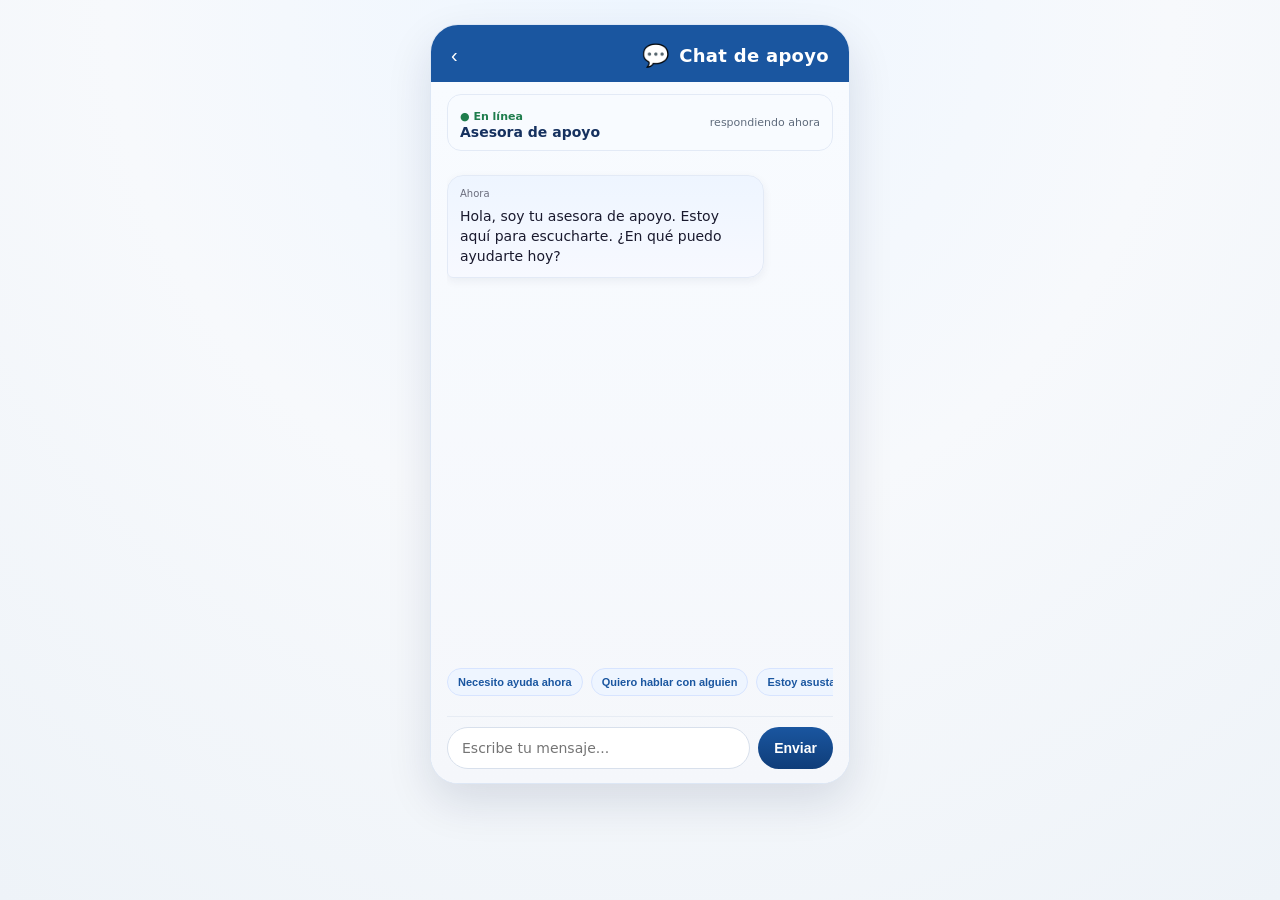
==== chat.html @ d8656c32 "Add files via upload" ====
<!DOCTYPE html>
<html lang="es">
<head>
  <meta charset="UTF-8">
  <meta name="viewport" content="width=device-width, initial-scale=1.0">
  <title>Chat de apoyo — Red Segura</title>
  <link rel="stylesheet" href="styles.css">
</head>
<body>

<div class="telefono">

  <header>
    <button class="back-btn" onclick="history.back()">‹</button>
    <span class="icono-header">💬</span>
    <h2>Chat de apoyo</h2>
  </header>

  <div class="contenido chat-shell">

    <div class="chat-header-panel">
      <div>
        <span class="chat-online">● En línea</span>
        <h3>Asesora de apoyo</h3>
      </div>
      <span class="chat-status">respondiendo ahora</span>
    </div>

    <div class="chat-area" id="chat-area">
      <div class="burbuja asesor">
        <span class="bubble-time">Ahora</span>
        Hola, soy tu asesora de apoyo. Estoy aquí para escucharte. ¿En qué puedo ayudarte hoy?
      </div>
    </div>

    <div class="typing-indicator" id="typing-indicator">
      <span></span><span></span><span></span>
    </div>

    <div class="quick-options">
      <button class="quick-chip" onclick="responderRapido('Necesito ayuda ahora')">Necesito ayuda ahora</button>
      <button class="quick-chip" onclick="responderRapido('Quiero hablar con alguien')">Quiero hablar con alguien</button>
      <button class="quick-chip" onclick="responderRapido('Estoy asustada')">Estoy asustada</button>
    </div>

    <div class="chat-input">
      <input type="text" id="input-msg" placeholder="Escribe tu mensaje..." onkeydown="if(event.key==='Enter') enviarMensaje()">
      <button onclick="enviarMensaje()">Enviar</button>
    </div>

  </div>
</div>

<script>
  // Si quieres conectar una IA real, define esta URL con tu backend o servicio compatible.
  // Ejemplo: https://tu-backend.com/api/chat
  const AI_ENDPOINT = "";
  const AI_SYSTEM_PROMPT = "Eres una asesora de apoyo empática y segura. Responde con tacto, claridad y sin juzgar. Si el usuario menciona una emergencia, recomienda buscar ayuda inmediata y llamar a servicios de emergencia o a una persona de confianza.";

  const respuestas = [
    "Entiendo cómo te sientes. Estás en un lugar seguro.",
    "Gracias por contarme. ¿Hay algo específico que necesitas ahora mismo?",
    "Tu seguridad es lo más importante. ¿Estás en un lugar seguro en este momento?",
    "Recuerda que puedes llamar a la Línea 100 en cualquier momento.",
    "No estás sola/o. Tenemos recursos disponibles para ayudarte."
  ];

  const respuestasPorTema = {
    miedo: [
      "Respira lentamente conmigo: inhala por 4, exhala por 6. Estoy aquí contigo.",
      "Si te sientes insegura/o, puedes buscar ayuda inmediata y decirle a alguien cercano."
    ],
    ayuda: [
      "Estoy contigo. ¿Quieres que te ayude a encontrar un recurso o alguien de confianza?",
      "Puedo ayudarte a organizar tus próximos pasos, paso a paso."
    ],
    hablar: [
      "Gracias por compartirlo. Hablar contigo ya es un paso importante.",
      "Estoy escuchando con atención y sin juicio."
    ]
  };

  let rIdx = 0;

  function formatearHora() {
    return new Date().toLocaleTimeString("es-PE", {
      hour: "2-digit",
      minute: "2-digit"
    });
  }

  function mostrarIndicadorEscribiendo(mostrar) {
    const indicador = document.getElementById("typing-indicator");
    if (!indicador) return;
    indicador.style.display = mostrar ? "flex" : "none";
  }

  function agregarMensaje(texto, tipo) {
    const area = document.getElementById("chat-area");
    const burbuja = document.createElement("div");
    burbuja.className = `burbuja ${tipo}`;
    burbuja.innerHTML = `<span class="bubble-time">${formatearHora()}</span>${texto}`;
    area.appendChild(burbuja);
    area.scrollTop = area.scrollHeight;
  }

  function responderRapido(texto) {
    document.getElementById("input-msg").value = texto;
    enviarMensaje();
  }

  function obtenerRespuestaLocal(texto) {
    const mensaje = texto.toLowerCase();

    if (mensaje.includes("asust") || mensaje.includes("miedo") || mensaje.includes("temo")) {
      return respuestasPorTema.miedo[Math.floor(Math.random() * respuestasPorTema.miedo.length)];
    }

    if (mensaje.includes("ayuda") || mensaje.includes("urgente") || mensaje.includes("socorro")) {
      return respuestasPorTema.ayuda[Math.floor(Math.random() * respuestasPorTema.ayuda.length)];
    }

    if (mensaje.includes("hablar") || mensaje.includes("escuchar") || mensaje.includes("solo") || mensaje.includes("triste")) {
      return respuestasPorTema.hablar[Math.floor(Math.random() * respuestasPorTema.hablar.length)];
    }

    return respuestas[rIdx % respuestas.length];
  }

  async function obtenerRespuestaIA(texto) {
    if (!AI_ENDPOINT) return null;

    try {
      const respuesta = await fetch(AI_ENDPOINT, {
        method: "POST",
        headers: {
          "Content-Type": "application/json"
        },
        body: JSON.stringify({
          message: texto,
          systemPrompt: AI_SYSTEM_PROMPT
        })
      });

      if (!respuesta.ok) return null;

      const datos = await respuesta.json();

      return (
        datos.reply ||
        datos.response ||
        datos.message?.content ||
        datos.choices?.[0]?.message?.content ||
        null
      );
    } catch (error) {
      console.warn("No se pudo usar la IA:", error);
      return null;
    }
  }

  async function enviarMensaje() {
    const input = document.getElementById("input-msg");
    const texto = input.value.trim();
    if (!texto) return;

    agregarMensaje(texto, "usuario");
    input.value = "";
    mostrarIndicadorEscribiendo(true);

    const respuestaIA = await obtenerRespuestaIA(texto);
    const respuesta = respuestaIA || obtenerRespuestaLocal(texto);

    setTimeout(() => {
      agregarMensaje(respuesta, "asesor");
      rIdx++;
      mostrarIndicadorEscribiendo(false);
    }, respuestaIA ? 600 : 900);
  }
</script>

</body>
</html>
---- styles.css ----
/* Red Segura — Estilos globales */
:root {
  --rojo: #c0392b;
  --rojo-oscuro: #96281b;
  --azul: #1a56a0;
  --azul-claro: #e8f0fb;
  --fondo: #f0f2f5;
  --blanco: #ffffff;
  --texto: #1a1a2e;
  --texto-suave: #5f6b7c;
  --borde: #dde3ec;
  --radio: 14px;
  --radio-sm: 8px;
  --sombra: 0 4px 24px rgba(0,0,0,0.10);
}

* {
  margin: 0;
  padding: 0;
  box-sizing: border-box;
}

body {
  background:
    radial-gradient(circle at top, #eef6ff 0%, #f7f9fc 48%, #eef3f8 100%);
  font-family: 'Segoe UI', system-ui, sans-serif;
  display: flex;
  justify-content: center;
  align-items: flex-start;
  min-height: 100vh;
  padding: 24px 12px;
}

/* ── Contenedor tipo celular ── */
.telefono {
  width: min(420px, 100%);
  min-height: 760px;
  background: var(--blanco);
  border-radius: 28px;
  box-shadow:
    0 18px 45px rgba(10, 28, 62, 0.12),
    inset 0 1px 0 rgba(255, 255, 255, 0.5);
  overflow: hidden;
  display: flex;
  flex-direction: column;
  border: 1px solid #dde7f5;
}

/* ── Header ── */
header {
  background: var(--azul);
  color: var(--blanco);
  padding: 18px 20px 14px;
  display: flex;
  align-items: center;
  gap: 10px;
}

header .icono-header {
  font-size: 22px;
}

header h2 {
  font-size: 18px;
  font-weight: 600;
  letter-spacing: 0.3px;
}

header .back-btn {
  margin-right: auto;
  background: none;
  border: none;
  color: var(--blanco);
  font-size: 20px;
  cursor: pointer;
  padding: 0 8px 0 0;
}

/* ── Contenido interior ── */
.contenido {
  padding: 18px 16px 22px;
  flex: 1;
  display: flex;
  flex-direction: column;
  gap: 16px;
  background: linear-gradient(180deg, #f8fbff 0%, #f5f7fb 100%);
}

/* ── Bienvenida ── */
.bienvenida {
  background: var(--azul-claro);
  border-radius: var(--radio);
  padding: 16px;
  text-align: center;
}

.bienvenida h3 {
  font-size: 16px;
  color: var(--azul);
  font-weight: 600;
}

.bienvenida p {
  font-size: 13px;
  color: var(--texto-suave);
  margin-top: 4px;
}

/* ── Hero / llamada a la acción ── */
.hero {
  background: linear-gradient(135deg, #f7fbff 0%, #eef6ff 100%);
  border-radius: 18px;
  padding: 18px;
  border: 1px solid #dfe8f7;
  box-shadow: inset 0 1px 0 rgba(255, 255, 255, 0.7);
}

.hero-content {
  display: flex;
  flex-direction: column;
  gap: 10px;
}

.eyebrow {
  font-size: 11px;
  font-weight: 700;
  text-transform: uppercase;
  letter-spacing: 1.6px;
  color: var(--azul);
}

.hero-content h1 {
  font-size: 30px;
  color: #0f234c;
  line-height: 1.1;
}

.subtitulo {
  font-size: 14px;
  color: var(--texto-suave);
  line-height: 1.5;
}

.hero-meta {
  display: flex;
  flex-wrap: wrap;
  gap: 8px;
}

.hero-meta span {
  background: #eef5ff;
  color: #2457a5;
  border-radius: 999px;
  padding: 6px 10px;
  font-size: 12px;
  font-weight: 600;
}

/* ── Botón SOS ── */
.sos {
  width: 100%;
  padding: 18px;
  font-size: 18px;
  font-weight: 700;
  letter-spacing: 0.5px;
  background: linear-gradient(180deg, #e83e3e 0%, #c62929 100%);
  color: var(--blanco);
  border: none;
  border-radius: 14px;
  cursor: pointer;
  transition: transform 0.12s ease, box-shadow 0.2s ease;
  box-shadow: 0 10px 18px rgba(198, 41, 41, 0.28);
}

.sos:hover {
  transform: translateY(-1px);
  box-shadow: 0 12px 20px rgba(198, 41, 41, 0.34);
}

.sos:active { transform: scale(0.98); }

/* ── Menú de botones ── */
.menu {
  display: flex;
  flex-direction: column;
  gap: 10px;
}

.menu a { text-decoration: none; }

.menu-btn {
  width: 100%;
  padding: 14px 18px;
  font-size: 15px;
  font-weight: 500;
  border: 1.5px solid var(--borde);
  border-radius: var(--radio);
  background: var(--blanco);
  color: var(--texto);
  cursor: pointer;
  display: flex;
  align-items: center;
  gap: 12px;
  transition: background 0.15s, border-color 0.15s;
}

.menu-btn:hover {
  background: var(--azul-claro);
  border-color: var(--azul);
}

.menu-btn .icono { font-size: 20px; }
.menu-btn .flecha { margin-left: auto; color: var(--texto-suave); }

/* ── Estado / toast ── */
.estado {
  margin-top: auto;
  text-align: center;
  padding: 12px;
  border-radius: var(--radio-sm);
  font-size: 13px;
  font-weight: 500;
  color: var(--texto-suave);
  background: var(--fondo);
}

.estado.alerta {
  background: #fdecea;
  color: var(--rojo);
}

/* ── Páginas secundarias ── */
.resources-header {
  background: linear-gradient(180deg, #f9fbff 0%, #f3f7ff 100%);
  border: 1px solid #e1e9f7;
  border-radius: 16px;
  padding: 14px;
}

.resources-header div {
  display: flex;
  align-items: center;
  gap: 8px;
  margin-bottom: 6px;
}

.resources-header h3 {
  font-size: 15px;
  color: #16315f;
}

.resources-pill {
  display: inline-flex;
  align-items: center;
  justify-content: center;
  background: #e9f7ef;
  color: #1f7d4d;
  font-size: 11px;
  font-weight: 700;
  padding: 4px 8px;
  border-radius: 999px;
}

.resources-header p {
  font-size: 12px;
  line-height: 1.5;
  color: var(--texto-suave);
}

.lista-recursos {
  list-style: none;
  display: flex;
  flex-direction: column;
  gap: 10px;
}

.resource-card {
  background: var(--blanco);
  border: 1px solid #e4eaf5;
  border-radius: 14px;
  padding: 12px;
  display: flex;
  align-items: center;
  gap: 12px;
  cursor: pointer;
  transition: transform 0.12s ease, box-shadow 0.2s ease, border-color 0.2s ease;
  box-shadow: 0 4px 10px rgba(17, 38, 74, 0.04);
}

.resource-card:hover {
  transform: translateY(-1px);
  border-color: #cbdaf5;
  box-shadow: 0 6px 14px rgba(17, 38, 74, 0.08);
}

.resource-icon {
  width: 48px;
  height: 48px;
  flex: 0 0 48px;
  display: flex;
  align-items: center;
  justify-content: center;
  background: linear-gradient(180deg, #eef6ff 0%, #e7efff 100%);
  border-radius: 12px;
  font-size: 22px;
}

.resource-info {
  flex: 1;
  min-width: 0;
}

.resource-info strong {
  display: block;
  font-size: 14px;
  color: #16315f;
  margin-bottom: 3px;
}

.resource-info span {
  display: block;
  font-size: 12px;
  color: var(--texto-suave);
}

.resource-action {
  background: #f3f7ff;
  color: var(--azul);
  font-size: 11px;
  font-weight: 700;
  padding: 6px 9px;
  border-radius: 999px;
  white-space: nowrap;
}

.resources-note {
  display: flex;
  align-items: center;
  justify-content: center;
  gap: 6px;
  background: #f7f9fc;
  color: #4b5d77;
  border: 1px solid #e4eaf5;
}

.resource-detail {
  display: block;
  animation: fadeSlideIn 0.22s ease;
}

.resource-detail.hidden {
  display: none;
}

.resource-back {
  background: none;
  border: none;
  color: var(--azul);
  font-size: 13px;
  font-weight: 700;
  cursor: pointer;
  padding: 0;
  margin-bottom: 8px;
}

.resource-detail-card {
  background: linear-gradient(180deg, #ffffff 0%, #f9fbff 100%);
  border: 1px solid #e4eaf5;
  border-radius: 16px;
  padding: 18px 14px;
  box-shadow: 0 8px 18px rgba(17, 38, 74, 0.06);
}

.resource-detail-icon {
  width: 58px;
  height: 58px;
  display: flex;
  align-items: center;
  justify-content: center;
  background: linear-gradient(180deg, #eef6ff 0%, #e7efff 100%);
  border-radius: 14px;
  font-size: 28px;
  margin-bottom: 10px;
}

.resource-detail-card h3 {
  font-size: 16px;
  color: #16315f;
  margin-bottom: 6px;
}

.resource-detail-card p {
  font-size: 13px;
  line-height: 1.5;
  color: var(--texto-suave);
  margin-bottom: 10px;
}

.resource-detail-meta {
  display: flex;
  flex-wrap: wrap;
  gap: 8px;
  margin-bottom: 14px;
}

.resource-detail-meta span {
  background: #f3f7ff;
  color: var(--azul);
  font-size: 11px;
  font-weight: 700;
  padding: 6px 8px;
  border-radius: 999px;
}

.resource-detail-extra {
  background: #f9fbff;
  border: 1px solid #e4eaf5;
  border-radius: 12px;
  padding: 10px;
  margin-bottom: 10px;
}

.resource-detail-extra h4 {
  font-size: 12px;
  color: #16315f;
  margin-bottom: 4px;
}

.resource-detail-extra p {
  font-size: 12px;
  line-height: 1.45;
  color: var(--texto-suave);
  margin-bottom: 0;
}

.resource-detail-actions {
  display: flex;
  gap: 8px;
}

.detail-action {
  flex: 1;
  border: none;
  border-radius: 12px;
  padding: 11px 10px;
  font-size: 13px;
  font-weight: 700;
  cursor: pointer;
}

.detail-action.primary {
  background: linear-gradient(180deg, #1a56a0 0%, #0f3d79 100%);
  color: #fff;
}

.detail-action.secondary {
  background: #f5f7fb;
  color: var(--texto);
}

.hidden {
  display: none;
}

@keyframes fadeSlideIn {
  from { opacity: 0; transform: translateY(6px); }
  to { opacity: 1; transform: translateY(0); }
}

/* ── Chat ── */
.chat-shell {
  padding-top: 12px;
  padding-bottom: 14px;
}

.chat-header-panel {
  display: flex;
  align-items: center;
  justify-content: space-between;
  gap: 10px;
  padding: 10px 12px;
  background: #f8fbff;
  border: 1px solid #e3eaf6;
  border-radius: 14px;
}

.chat-header-panel h3 {
  font-size: 14px;
  color: #16315f;
}

.chat-online {
  font-size: 11px;
  font-weight: 700;
  color: #1f7d4d;
}

.chat-status {
  font-size: 11px;
  color: var(--texto-suave);
}

.quick-options {
  display: flex;
  gap: 8px;
  overflow-x: auto;
  padding-bottom: 4px;
}

.quick-options::-webkit-scrollbar { height: 0; }

.quick-chip {
  white-space: nowrap;
  background: #eef5ff;
  color: var(--azul);
  border: 1px solid #d7e4ff;
  border-radius: 999px;
  padding: 7px 10px;
  font-size: 11px;
  font-weight: 600;
  cursor: pointer;
}

.chat-area {
  flex: 1;
  overflow-y: auto;
  display: flex;
  flex-direction: column;
  gap: 10px;
  padding: 8px 0;
  scroll-behavior: smooth;
}

.burbuja {
  position: relative;
  max-width: 82%;
  padding: 11px 12px;
  border-radius: 16px;
  font-size: 14px;
  line-height: 1.45;
  box-shadow: 0 3px 10px rgba(17, 38, 74, 0.06);
  animation: fadeInUp 0.25s ease;
}

@keyframes fadeInUp {
  from { opacity: 0; transform: translateY(8px); }
  to { opacity: 1; transform: translateY(0); }
}

.bubble-time {
  display: block;
  font-size: 10px;
  opacity: 0.62;
  margin-bottom: 4px;
}

.burbuja.asesor {
  background: linear-gradient(180deg, #eef5ff 0%, #f7f9ff 100%);
  color: var(--texto);
  align-self: flex-start;
  border-bottom-left-radius: 6px;
  border: 1px solid #e3eaf6;
}

.burbuja.usuario {
  background: linear-gradient(180deg, #1a56a0 0%, #0f3d79 100%);
  color: var(--blanco);
  align-self: flex-end;
  border-bottom-right-radius: 6px;
}

.typing-indicator {
  display: none;
  align-items: center;
  gap: 5px;
  align-self: flex-start;
  background: #eef5ff;
  border: 1px solid #e3eaf6;
  border-radius: 999px;
  padding: 8px 10px;
  margin-top: 2px;
}

.typing-indicator span {
  width: 6px;
  height: 6px;
  background: #6a88bd;
  border-radius: 50%;
  animation: bounce 1.2s infinite ease-in-out;
}

.typing-indicator span:nth-child(2) { animation-delay: 0.15s; }
.typing-indicator span:nth-child(3) { animation-delay: 0.3s; }

@keyframes bounce {
  0%, 80%, 100% { transform: translateY(0); opacity: 0.5; }
  40% { transform: translateY(-4px); opacity: 1; }
}

.chat-input {
  display: flex;
  gap: 8px;
  padding-top: 10px;
  border-top: 1px solid #e7ecf4;
}

.chat-input input {
  flex: 1;
  padding: 12px 14px;
  border: 1px solid #d8e0ec;
  border-radius: 999px;
  font-size: 14px;
  outline: none;
  font-family: inherit;
  background: #fff;
}

.chat-input input:focus {
  border-color: var(--azul);
  box-shadow: 0 0 0 3px rgba(26, 86, 160, 0.08);
}

.chat-input button {
  background: linear-gradient(180deg, #1a56a0 0%, #0f3d79 100%);
  color: var(--blanco);
  border: none;
  border-radius: 999px;
  padding: 10px 16px;
  font-size: 14px;
  cursor: pointer;
  font-weight: 600;
}

/* ── Contactos ── */
.contacts-summary {
  background: linear-gradient(180deg, #f9fbff 0%, #f3f7ff 100%);
  border: 1px solid #e1e9f7;
  border-radius: 16px;
  padding: 14px;
}

.contacts-summary div {
  display: flex;
  align-items: center;
  gap: 8px;
  margin-bottom: 6px;
}

.contacts-summary h3 {
  font-size: 15px;
  color: #16315f;
}

.contacts-badge {
  display: inline-flex;
  align-items: center;
  justify-content: center;
  background: #eef8ff;
  color: var(--azul);
  font-size: 11px;
  font-weight: 700;
  padding: 4px 8px;
  border-radius: 999px;
}

.contacts-summary p {
  font-size: 12px;
  line-height: 1.5;
  color: var(--texto-suave);
}

.lista-contactos {
  display: flex;
  flex-direction: column;
  gap: 10px;
}

.contacto-card {
  background: var(--blanco);
  border: 1px solid #e4eaf5;
  border-radius: 14px;
  padding: 12px;
  display: flex;
  align-items: center;
  gap: 12px;
  transition: transform 0.12s ease, box-shadow 0.2s ease, border-color 0.2s ease;
  box-shadow: 0 4px 10px rgba(17, 38, 74, 0.04);
}

.contacto-card:hover {
  transform: translateY(-1px);
  border-color: #cbdaf5;
  box-shadow: 0 6px 14px rgba(17, 38, 74, 0.08);
}

.avatar {
  width: 48px;
  height: 48px;
  border-radius: 50%;
  background: linear-gradient(180deg, #1a56a0 0%, #0f3d79 100%);
  color: var(--blanco);
  display: flex;
  align-items: center;
  justify-content: center;
  font-weight: 700;
  font-size: 16px;
  flex-shrink: 0;
}

.contacto-info {
  flex: 1;
  min-width: 0;
}

.contacto-info strong {
  font-size: 14px;
  color: #16315f;
  display: block;
  margin-bottom: 3px;
}

.contacto-info span {
  font-size: 12px;
  color: var(--texto-suave);
}

.contacto-actions {
  display: flex;
  align-items: center;
  gap: 8px;
}

.status-dot {
  width: 8px;
  height: 8px;
  background: #24b36b;
  border-radius: 50%;
  box-shadow: 0 0 0 0 rgba(36, 179, 107, 0.35);
  animation: pulse-dot 2s infinite;
}

@keyframes pulse-dot {
  0% { box-shadow: 0 0 0 0 rgba(36, 179, 107, 0.35); }
  70% { box-shadow: 0 0 0 8px rgba(36, 179, 107, 0); }
  100% { box-shadow: 0 0 0 0 rgba(36, 179, 107, 0); }
}

.llamar-btn {
  background: linear-gradient(180deg, #eef5ff 0%, #e2edff 100%);
  border: 1px solid #d4e1ff;
  border-radius: 12px;
  width: 42px;
  height: 42px;
  font-size: 18px;
  cursor: pointer;
  display: flex;
  align-items: center;
  justify-content: center;
  transition: transform 0.12s ease, background 0.15s ease;
}

.llamar-btn:hover {
  background: linear-gradient(180deg, #e2edff 0%, #d5e3ff 100%);
  transform: scale(1.03);
}

.add-contact-btn {
  margin-top: 2px;
  justify-content: center;
}

.panel {
  background: linear-gradient(180deg, #ffffff 0%, #f9fbff 100%);
  padding: 16px;
  border-radius: 16px;
  border: 1px solid #e2eaf7;
  box-shadow: 0 6px 18px rgba(11, 28, 63, 0.06);
}

.panel-header,
.historial-header {
  display: flex;
  align-items: center;
  justify-content: space-between;
  gap: 10px;
}

.panel-header span:first-child,
.historial-header h3 {
  font-size: 13px;
  font-weight: 700;
  color: #1d3052;
}

.panel-pill {
  background: #e9f7ef;
  color: #1f7d4d;
  border-radius: 999px;
  font-size: 11px;
  font-weight: 700;
  padding: 4px 8px;
}

.panel p {
  font-size: 14px;
  color: var(--texto);
  margin-top: 8px;
}

.historial {
  display: flex;
  flex-direction: column;
  gap: 10px;
}

.historial-header span {
  font-size: 12px;
  color: var(--texto-suave);
}

.historial ul {
  list-style: none;
  display: flex;
  flex-direction: column;
  gap: 8px;
}

.historial li {
  background: #f8fafc;
  border: 1px solid #e7ecf4;
  margin: 0;
  padding: 12px 14px;
  border-radius: 12px;
  font-size: 13px;
  color: var(--texto);
}
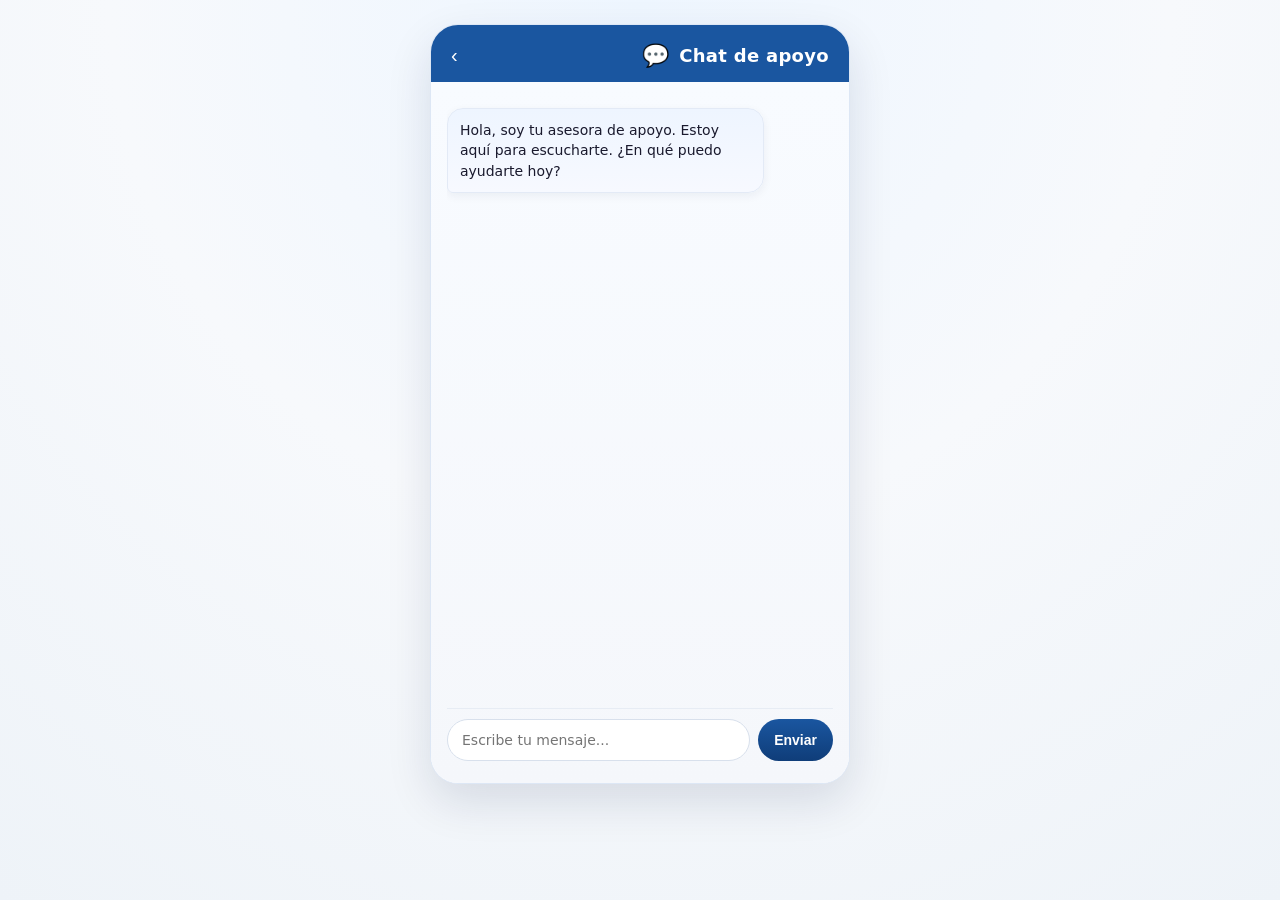
==== commit 486d549a: "Update chat.html" ====
--- a/chat.html
+++ b/chat.html
@@ -16,31 +16,12 @@
     <h2>Chat de apoyo</h2>
   </header>
 
-  <div class="contenido chat-shell">
-
-    <div class="chat-header-panel">
-      <div>
-        <span class="chat-online">● En línea</span>
-        <h3>Asesora de apoyo</h3>
-      </div>
-      <span class="chat-status">respondiendo ahora</span>
-    </div>
+  <div class="contenido" style="height: 680px;">
 
     <div class="chat-area" id="chat-area">
       <div class="burbuja asesor">
-        <span class="bubble-time">Ahora</span>
         Hola, soy tu asesora de apoyo. Estoy aquí para escucharte. ¿En qué puedo ayudarte hoy?
       </div>
-    </div>
-
-    <div class="typing-indicator" id="typing-indicator">
-      <span></span><span></span><span></span>
-    </div>
-
-    <div class="quick-options">
-      <button class="quick-chip" onclick="responderRapido('Necesito ayuda ahora')">Necesito ayuda ahora</button>
-      <button class="quick-chip" onclick="responderRapido('Quiero hablar con alguien')">Quiero hablar con alguien</button>
-      <button class="quick-chip" onclick="responderRapido('Estoy asustada')">Estoy asustada</button>
     </div>
 
     <div class="chat-input">
@@ -52,130 +33,40 @@
 </div>
 
 <script>
-  // Si quieres conectar una IA real, define esta URL con tu backend o servicio compatible.
-  // Ejemplo: https://tu-backend.com/api/chat
-  const AI_ENDPOINT = "";
-  const AI_SYSTEM_PROMPT = "Eres una asesora de apoyo empática y segura. Responde con tacto, claridad y sin juzgar. Si el usuario menciona una emergencia, recomienda buscar ayuda inmediata y llamar a servicios de emergencia o a una persona de confianza.";
-
   const respuestas = [
     "Entiendo cómo te sientes. Estás en un lugar seguro.",
-    "Gracias por contarme. ¿Hay algo específico que necesitas ahora mismo?",
+    "Gracias por contarme. ¿Hay algo específico que necesites ahora mismo?",
     "Tu seguridad es lo más importante. ¿Estás en un lugar seguro en este momento?",
     "Recuerda que puedes llamar a la Línea 100 en cualquier momento.",
     "No estás sola/o. Tenemos recursos disponibles para ayudarte."
   ];
 
-  const respuestasPorTema = {
-    miedo: [
-      "Respira lentamente conmigo: inhala por 4, exhala por 6. Estoy aquí contigo.",
-      "Si te sientes insegura/o, puedes buscar ayuda inmediata y decirle a alguien cercano."
-    ],
-    ayuda: [
-      "Estoy contigo. ¿Quieres que te ayude a encontrar un recurso o alguien de confianza?",
-      "Puedo ayudarte a organizar tus próximos pasos, paso a paso."
-    ],
-    hablar: [
-      "Gracias por compartirlo. Hablar contigo ya es un paso importante.",
-      "Estoy escuchando con atención y sin juicio."
-    ]
-  };
-
   let rIdx = 0;
 
-  function formatearHora() {
-    return new Date().toLocaleTimeString("es-PE", {
-      hour: "2-digit",
-      minute: "2-digit"
-    });
-  }
-
-  function mostrarIndicadorEscribiendo(mostrar) {
-    const indicador = document.getElementById("typing-indicator");
-    if (!indicador) return;
-    indicador.style.display = mostrar ? "flex" : "none";
-  }
-
-  function agregarMensaje(texto, tipo) {
-    const area = document.getElementById("chat-area");
-    const burbuja = document.createElement("div");
-    burbuja.className = `burbuja ${tipo}`;
-    burbuja.innerHTML = `<span class="bubble-time">${formatearHora()}</span>${texto}`;
-    area.appendChild(burbuja);
-    area.scrollTop = area.scrollHeight;
-  }
-
-  function responderRapido(texto) {
-    document.getElementById("input-msg").value = texto;
-    enviarMensaje();
-  }
-
-  function obtenerRespuestaLocal(texto) {
-    const mensaje = texto.toLowerCase();
-
-    if (mensaje.includes("asust") || mensaje.includes("miedo") || mensaje.includes("temo")) {
-      return respuestasPorTema.miedo[Math.floor(Math.random() * respuestasPorTema.miedo.length)];
-    }
-
-    if (mensaje.includes("ayuda") || mensaje.includes("urgente") || mensaje.includes("socorro")) {
-      return respuestasPorTema.ayuda[Math.floor(Math.random() * respuestasPorTema.ayuda.length)];
-    }
-
-    if (mensaje.includes("hablar") || mensaje.includes("escuchar") || mensaje.includes("solo") || mensaje.includes("triste")) {
-      return respuestasPorTema.hablar[Math.floor(Math.random() * respuestasPorTema.hablar.length)];
-    }
-
-    return respuestas[rIdx % respuestas.length];
-  }
-
-  async function obtenerRespuestaIA(texto) {
-    if (!AI_ENDPOINT) return null;
-
-    try {
-      const respuesta = await fetch(AI_ENDPOINT, {
-        method: "POST",
-        headers: {
-          "Content-Type": "application/json"
-        },
-        body: JSON.stringify({
-          message: texto,
-          systemPrompt: AI_SYSTEM_PROMPT
-        })
-      });
-
-      if (!respuesta.ok) return null;
-
-      const datos = await respuesta.json();
-
-      return (
-        datos.reply ||
-        datos.response ||
-        datos.message?.content ||
-        datos.choices?.[0]?.message?.content ||
-        null
-      );
-    } catch (error) {
-      console.warn("No se pudo usar la IA:", error);
-      return null;
-    }
-  }
-
-  async function enviarMensaje() {
+  function enviarMensaje() {
     const input = document.getElementById("input-msg");
     const texto = input.value.trim();
     if (!texto) return;
 
-    agregarMensaje(texto, "usuario");
+    const area = document.getElementById("chat-area");
+
+    const mio = document.createElement("div");
+    mio.className = "burbuja usuario";
+    mio.textContent = texto;
+    area.appendChild(mio);
+
     input.value = "";
-    mostrarIndicadorEscribiendo(true);
-
-    const respuestaIA = await obtenerRespuestaIA(texto);
-    const respuesta = respuestaIA || obtenerRespuestaLocal(texto);
 
     setTimeout(() => {
-      agregarMensaje(respuesta, "asesor");
+      const resp = document.createElement("div");
+      resp.className = "burbuja asesor";
+      resp.textContent = respuestas[rIdx % respuestas.length];
+      area.appendChild(resp);
       rIdx++;
-      mostrarIndicadorEscribiendo(false);
-    }, respuestaIA ? 600 : 900);
+      area.scrollTop = area.scrollHeight;
+    }, 800);
+
+    area.scrollTop = area.scrollHeight;
   }
 </script>
 
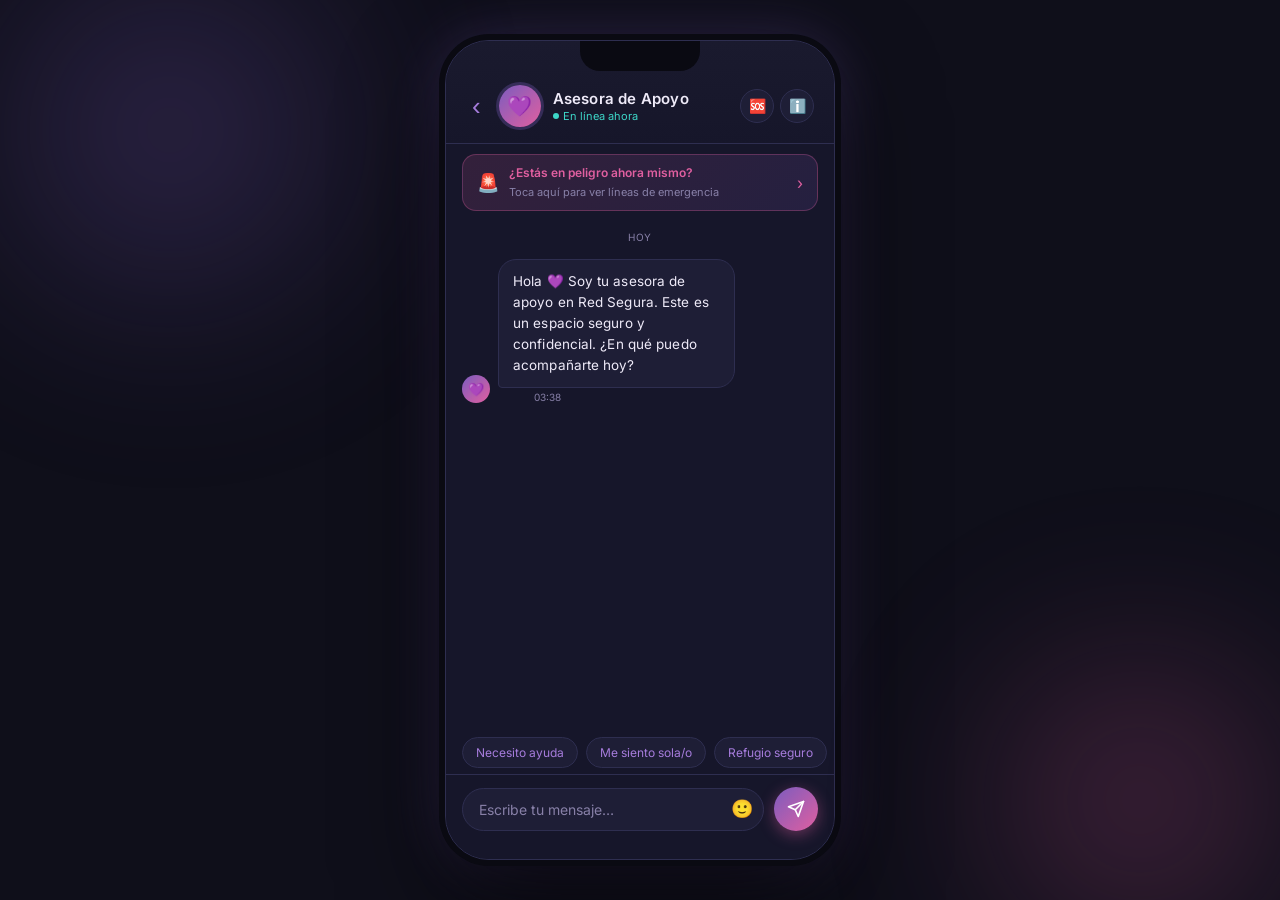
==== commit 1745cc30: "Update chat.html" ====
--- a/chat.html
+++ b/chat.html
@@ -3,72 +3,598 @@
 <head>
   <meta charset="UTF-8">
   <meta name="viewport" content="width=device-width, initial-scale=1.0">
-  <title>Chat de apoyo — Red Segura</title>
-  <link rel="stylesheet" href="styles.css">
+  <title>Red Segura — Chat de Apoyo</title>
+  <link href="https://fonts.googleapis.com/css2?family=Inter:wght@300;400;500;600;700&family=Playfair+Display:wght@600&display=swap" rel="stylesheet">
+  <style>
+    *, *::before, *::after { box-sizing: border-box; margin: 0; padding: 0; }
+
+    :root {
+      --bg:        #0f0f1a;
+      --surface:   #16162a;
+      --card:      #1e1e36;
+      --border:    #2e2e50;
+      --purple1:   #7c5cbf;
+      --purple2:   #a67cdc;
+      --pink:      #e05fa0;
+      --teal:      #3dd6c8;
+      --text:      #eeeaf8;
+      --muted:     #8880a8;
+      --bubble-ai: #1e1e36;
+      --bubble-me: linear-gradient(135deg, #7c5cbf, #e05fa0);
+      --glow:      rgba(124,92,191,.35);
+    }
+
+    body {
+      min-height: 100vh;
+      background: var(--bg);
+      display: flex;
+      align-items: center;
+      justify-content: center;
+      font-family: 'Inter', sans-serif;
+      overflow: hidden;
+    }
+
+    /* Ambient background orbs */
+    body::before, body::after {
+      content: '';
+      position: fixed;
+      border-radius: 50%;
+      pointer-events: none;
+      filter: blur(90px);
+      opacity: .35;
+    }
+    body::before {
+      width: 500px; height: 500px;
+      background: radial-gradient(circle, #7c5cbf, transparent 70%);
+      top: -120px; left: -80px;
+    }
+    body::after {
+      width: 400px; height: 400px;
+      background: radial-gradient(circle, #e05fa0, transparent 70%);
+      bottom: -100px; right: -60px;
+    }
+
+    /* ── Phone shell ── */
+    .shell {
+      width: 390px;
+      height: 820px;
+      background: var(--surface);
+      border-radius: 44px;
+      border: 1.5px solid var(--border);
+      box-shadow: 0 0 0 6px #0a0a12, 0 40px 100px rgba(0,0,0,.7), 0 0 60px var(--glow);
+      display: flex;
+      flex-direction: column;
+      overflow: hidden;
+      position: relative;
+    }
+
+    /* notch */
+    .shell::before {
+      content: '';
+      position: absolute;
+      top: 0; left: 50%;
+      transform: translateX(-50%);
+      width: 120px; height: 30px;
+      background: #0a0a12;
+      border-radius: 0 0 20px 20px;
+      z-index: 10;
+    }
+
+    /* ── Header ── */
+    header {
+      padding: 44px 20px 16px;
+      background: linear-gradient(180deg, #1a1a2e 0%, var(--surface) 100%);
+      border-bottom: 1px solid var(--border);
+      display: flex;
+      align-items: center;
+      gap: 12px;
+      position: relative;
+    }
+
+    .back-btn {
+      background: none; border: none; cursor: pointer;
+      color: var(--purple2); font-size: 26px; line-height: 1;
+      padding: 4px 6px;
+      border-radius: 8px;
+      transition: background .2s;
+    }
+    .back-btn:hover { background: rgba(124,92,191,.15); }
+
+    .avatar {
+      width: 42px; height: 42px;
+      border-radius: 50%;
+      background: linear-gradient(135deg, var(--purple1), var(--pink));
+      display: flex; align-items: center; justify-content: center;
+      font-size: 20px;
+      box-shadow: 0 0 0 3px rgba(124,92,191,.3);
+      flex-shrink: 0;
+    }
+
+    .header-info { flex: 1; }
+    .header-info h2 {
+      font-size: 15px; font-weight: 600;
+      color: var(--text); letter-spacing: .2px;
+    }
+    .header-info .status {
+      font-size: 11px; color: var(--teal);
+      display: flex; align-items: center; gap: 4px; margin-top: 1px;
+    }
+    .status-dot {
+      width: 6px; height: 6px; border-radius: 50%;
+      background: var(--teal);
+      animation: pulse-dot 2s infinite;
+    }
+    @keyframes pulse-dot {
+      0%,100% { box-shadow: 0 0 0 0 rgba(61,214,200,.5); }
+      50%      { box-shadow: 0 0 0 5px rgba(61,214,200,0); }
+    }
+
+    .header-actions { display: flex; gap: 6px; }
+    .icon-btn {
+      width: 34px; height: 34px;
+      border-radius: 50%;
+      border: 1px solid var(--border);
+      background: var(--card);
+      color: var(--muted);
+      display: flex; align-items: center; justify-content: center;
+      cursor: pointer; font-size: 14px;
+      transition: all .2s;
+    }
+    .icon-btn:hover { border-color: var(--purple2); color: var(--purple2); }
+
+    /* ── Emergency banner ── */
+    .banner {
+      margin: 10px 16px 0;
+      padding: 10px 14px;
+      background: linear-gradient(135deg, rgba(224,95,160,.15), rgba(124,92,191,.15));
+      border: 1px solid rgba(224,95,160,.3);
+      border-radius: 14px;
+      display: flex; align-items: center; gap: 10px;
+      cursor: pointer;
+      transition: all .25s;
+    }
+    .banner:hover { background: linear-gradient(135deg, rgba(224,95,160,.25), rgba(124,92,191,.25)); transform: scale(1.01); }
+    .banner-icon { font-size: 18px; }
+    .banner-text { flex: 1; }
+    .banner-text b { display: block; font-size: 12px; font-weight: 600; color: var(--pink); }
+    .banner-text span { font-size: 11px; color: var(--muted); }
+    .banner-arrow { color: var(--pink); font-size: 16px; }
+
+    /* ── Chat area ── */
+    .chat-area {
+      flex: 1;
+      overflow-y: auto;
+      padding: 16px 16px 8px;
+      display: flex;
+      flex-direction: column;
+      gap: 12px;
+      scroll-behavior: smooth;
+    }
+    .chat-area::-webkit-scrollbar { width: 4px; }
+    .chat-area::-webkit-scrollbar-track { background: transparent; }
+    .chat-area::-webkit-scrollbar-thumb { background: var(--border); border-radius: 2px; }
+
+    .date-sep {
+      text-align: center; font-size: 10px;
+      color: var(--muted); letter-spacing: .8px;
+      text-transform: uppercase; margin: 4px 0;
+    }
+
+    /* Bubbles */
+    .msg { display: flex; gap: 8px; align-items: flex-end; max-width: 100%; }
+    .msg.ai  { justify-content: flex-start; }
+    .msg.me  { justify-content: flex-end; }
+
+    .bubble-avatar {
+      width: 28px; height: 28px; border-radius: 50%; flex-shrink: 0;
+      background: linear-gradient(135deg, var(--purple1), var(--pink));
+      display: flex; align-items: center; justify-content: center;
+      font-size: 13px;
+    }
+
+    .bubble {
+      max-width: 74%;
+      padding: 11px 14px;
+      border-radius: 18px;
+      font-size: 13.5px;
+      line-height: 1.55;
+      letter-spacing: .1px;
+      animation: pop-in .25s cubic-bezier(.34,1.56,.64,1) both;
+    }
+    @keyframes pop-in {
+      from { transform: scale(.85); opacity: 0; }
+      to   { transform: scale(1);   opacity: 1; }
+    }
+
+    .msg.ai .bubble {
+      background: var(--card);
+      color: var(--text);
+      border: 1px solid var(--border);
+      border-bottom-left-radius: 4px;
+    }
+    .msg.me .bubble {
+      background: var(--bubble-me);
+      color: #fff;
+      border-bottom-right-radius: 4px;
+      box-shadow: 0 4px 20px rgba(224,95,160,.35);
+    }
+
+    .bubble-time {
+      font-size: 10px; color: var(--muted);
+      margin-top: 3px;
+      padding: 0 4px;
+      text-align: right;
+    }
+    .msg.ai .bubble-time { text-align: left; padding-left: 36px; }
+
+    /* Typing indicator */
+    .typing-wrap { display: flex; gap: 8px; align-items: center; }
+    .typing-bubble {
+      background: var(--card);
+      border: 1px solid var(--border);
+      border-radius: 18px;
+      border-bottom-left-radius: 4px;
+      padding: 12px 16px;
+      display: flex; gap: 5px; align-items: center;
+    }
+    .typing-bubble span {
+      width: 7px; height: 7px; border-radius: 50%;
+      background: var(--purple2);
+      animation: typing-bounce 1.2s infinite;
+    }
+    .typing-bubble span:nth-child(2) { animation-delay: .2s; }
+    .typing-bubble span:nth-child(3) { animation-delay: .4s; }
+    @keyframes typing-bounce {
+      0%,60%,100% { transform: translateY(0); opacity:.4; }
+      30%           { transform: translateY(-6px); opacity:1; }
+    }
+    #typing-indicator { display: none; }
+
+    /* Quick replies */
+    .quick-replies {
+      padding: 6px 16px 6px;
+      display: flex; gap: 8px;
+      overflow-x: auto;
+      -webkit-overflow-scrolling: touch;
+    }
+    .quick-replies::-webkit-scrollbar { display: none; }
+    .qr-pill {
+      flex-shrink: 0;
+      padding: 7px 13px;
+      background: var(--card);
+      border: 1px solid var(--border);
+      border-radius: 999px;
+      font-size: 12px; color: var(--purple2);
+      cursor: pointer;
+      white-space: nowrap;
+      transition: all .2s;
+      font-family: 'Inter', sans-serif;
+    }
+    .qr-pill:hover {
+      background: rgba(124,92,191,.2);
+      border-color: var(--purple2);
+      transform: translateY(-1px);
+    }
+
+    /* ── Input bar ── */
+    .input-bar {
+      padding: 12px 16px 28px;
+      background: var(--surface);
+      border-top: 1px solid var(--border);
+      display: flex; gap: 10px; align-items: center;
+    }
+
+    .input-wrap {
+      flex: 1;
+      background: var(--card);
+      border: 1.5px solid var(--border);
+      border-radius: 24px;
+      display: flex; align-items: center;
+      padding: 0 6px 0 16px;
+      gap: 6px;
+      transition: border-color .2s;
+    }
+    .input-wrap:focus-within {
+      border-color: var(--purple2);
+      box-shadow: 0 0 0 3px rgba(124,92,191,.15);
+    }
+
+    #msg-input {
+      flex: 1; background: none; border: none; outline: none;
+      color: var(--text); font-size: 14px;
+      font-family: 'Inter', sans-serif;
+      padding: 12px 0;
+      min-width: 0;
+    }
+    #msg-input::placeholder { color: var(--muted); }
+
+    .emoji-btn {
+      background: none; border: none;
+      font-size: 18px; cursor: pointer;
+      color: var(--muted); padding: 4px;
+      transition: transform .2s;
+    }
+    .emoji-btn:hover { transform: scale(1.2); }
+
+    .send-btn {
+      width: 44px; height: 44px;
+      border-radius: 50%;
+      background: linear-gradient(135deg, var(--purple1), var(--pink));
+      border: none; cursor: pointer;
+      display: flex; align-items: center; justify-content: center;
+      flex-shrink: 0;
+      transition: all .2s;
+      box-shadow: 0 4px 15px rgba(224,95,160,.4);
+    }
+    .send-btn:hover { transform: scale(1.08); box-shadow: 0 6px 20px rgba(224,95,160,.6); }
+    .send-btn:active { transform: scale(.95); }
+    .send-btn svg { width:18px; height:18px; fill:none; stroke:#fff; stroke-width:2.2; stroke-linecap:round; stroke-linejoin:round; }
+
+    /* Modal */
+    .modal-overlay {
+      position: absolute; inset: 0;
+      background: rgba(0,0,0,.7);
+      display: none; align-items: center; justify-content: center;
+      z-index: 100; border-radius: 44px;
+      backdrop-filter: blur(4px);
+    }
+    .modal-overlay.show { display: flex; }
+    .modal {
+      background: var(--card);
+      border: 1px solid var(--border);
+      border-radius: 24px;
+      padding: 28px 24px;
+      width: 320px;
+      text-align: center;
+      animation: pop-in .3s cubic-bezier(.34,1.56,.64,1) both;
+    }
+    .modal h3 { font-size: 18px; color: var(--text); margin-bottom: 8px; }
+    .modal p { font-size: 13px; color: var(--muted); line-height: 1.5; margin-bottom: 20px; }
+    .modal-numbers { display: flex; flex-direction: column; gap: 10px; margin-bottom: 20px; }
+    .modal-num {
+      display: flex; align-items: center; gap: 12px;
+      background: var(--surface);
+      border: 1px solid var(--border);
+      border-radius: 14px;
+      padding: 12px 16px;
+      cursor: pointer;
+      transition: all .2s;
+      text-decoration: none;
+    }
+    .modal-num:hover { border-color: var(--purple2); background: rgba(124,92,191,.1); }
+    .modal-num .num-icon { font-size: 22px; }
+    .modal-num .num-info { text-align: left; }
+    .modal-num .num-label { font-size: 13px; font-weight: 600; color: var(--text); }
+    .modal-num .num-desc { font-size: 11px; color: var(--muted); }
+    .modal-close {
+      background: none; border: 1px solid var(--border);
+      color: var(--muted); border-radius: 12px;
+      padding: 10px 24px; cursor: pointer;
+      font-size: 13px; font-family: 'Inter', sans-serif;
+      transition: all .2s; width: 100%;
+    }
+    .modal-close:hover { border-color: var(--muted); color: var(--text); }
+  </style>
 </head>
 <body>
 
-<div class="telefono">
-
+<div class="shell">
+
+  <!-- Emergency modal -->
+  <div class="modal-overlay" id="modal">
+    <div class="modal">
+      <div style="font-size:36px;margin-bottom:12px">🆘</div>
+      <h3>Líneas de emergencia</h3>
+      <p>Estas líneas están disponibles 24/7 y son completamente gratuitas y confidenciales.</p>
+      <div class="modal-numbers">
+        <a class="modal-num" href="tel:100">
+          <span class="num-icon">💜</span>
+          <div class="num-info">
+            <div class="num-label">Línea 100</div>
+            <div class="num-desc">Violencia familiar · gratuita · 24h</div>
+          </div>
+        </a>
+        <a class="modal-num" href="tel:105">
+          <span class="num-icon">🚔</span>
+          <div class="num-info">
+            <div class="num-label">105 — Policía Nacional</div>
+            <div class="num-desc">Emergencias inmediatas</div>
+          </div>
+        </a>
+        <a class="modal-num" href="tel:116">
+          <span class="num-icon">🧡</span>
+          <div class="num-info">
+            <div class="num-label">116 — Línea de la Vida</div>
+            <div class="num-desc">Apoyo emocional y crisis</div>
+          </div>
+        </a>
+      </div>
+      <button class="modal-close" onclick="closeModal()">Cerrar</button>
+    </div>
+  </div>
+
+  <!-- Header -->
   <header>
-    <button class="back-btn" onclick="history.back()">‹</button>
-    <span class="icono-header">💬</span>
-    <h2>Chat de apoyo</h2>
+    <button class="back-btn">‹</button>
+    <div class="avatar">💜</div>
+    <div class="header-info">
+      <h2>Asesora de Apoyo</h2>
+      <div class="status"><span class="status-dot"></span> En línea ahora</div>
+    </div>
+    <div class="header-actions">
+      <button class="icon-btn" onclick="openModal()" title="Emergencias">🆘</button>
+      <button class="icon-btn" title="Información">ℹ️</button>
+    </div>
   </header>
 
-  <div class="contenido" style="height: 680px;">
-
-    <div class="chat-area" id="chat-area">
-      <div class="burbuja asesor">
-        Hola, soy tu asesora de apoyo. Estoy aquí para escucharte. ¿En qué puedo ayudarte hoy?
-      </div>
+  <!-- Emergency banner -->
+  <div class="banner" onclick="openModal()">
+    <span class="banner-icon">🚨</span>
+    <div class="banner-text">
+      <b>¿Estás en peligro ahora mismo?</b>
+      <span>Toca aquí para ver líneas de emergencia</span>
     </div>
-
-    <div class="chat-input">
-      <input type="text" id="input-msg" placeholder="Escribe tu mensaje..." onkeydown="if(event.key==='Enter') enviarMensaje()">
-      <button onclick="enviarMensaje()">Enviar</button>
+    <span class="banner-arrow">›</span>
+  </div>
+
+  <!-- Chat -->
+  <div class="chat-area" id="chat-area">
+    <div class="date-sep">Hoy</div>
+    <!-- Initial message injected by JS -->
+  </div>
+
+  <!-- Quick replies -->
+  <div class="quick-replies" id="quick-replies">
+    <button class="qr-pill" onclick="sendQuick('Necesito ayuda')">Necesito ayuda</button>
+    <button class="qr-pill" onclick="sendQuick('Me siento sola/o')">Me siento sola/o</button>
+    <button class="qr-pill" onclick="sendQuick('¿Dónde puedo refugiarme?')">Refugio seguro</button>
+    <button class="qr-pill" onclick="sendQuick('¿Es confidencial?')">¿Es confidencial?</button>
+    <button class="qr-pill" onclick="sendQuick('Tengo miedo')">Tengo miedo</button>
+  </div>
+
+  <!-- Input -->
+  <div class="input-bar">
+    <div class="input-wrap">
+      <input id="msg-input" type="text" placeholder="Escribe tu mensaje…"
+             autocomplete="off"
+             onkeydown="if(event.key==='Enter')sendMessage()">
+      <button class="emoji-btn">🙂</button>
     </div>
-
+    <button class="send-btn" onclick="sendMessage()">
+      <svg viewBox="0 0 24 24"><line x1="22" y1="2" x2="11" y2="13"/><polygon points="22 2 15 22 11 13 2 9 22 2"/></svg>
+    </button>
   </div>
+
 </div>
 
 <script>
-  const respuestas = [
-    "Entiendo cómo te sientes. Estás en un lugar seguro.",
-    "Gracias por contarme. ¿Hay algo específico que necesites ahora mismo?",
-    "Tu seguridad es lo más importante. ¿Estás en un lugar seguro en este momento?",
-    "Recuerda que puedes llamar a la Línea 100 en cualquier momento.",
-    "No estás sola/o. Tenemos recursos disponibles para ayudarte."
-  ];
-
-  let rIdx = 0;
-
-  function enviarMensaje() {
-    const input = document.getElementById("input-msg");
-    const texto = input.value.trim();
-    if (!texto) return;
-
-    const area = document.getElementById("chat-area");
-
-    const mio = document.createElement("div");
-    mio.className = "burbuja usuario";
-    mio.textContent = texto;
-    area.appendChild(mio);
-
-    input.value = "";
-
-    setTimeout(() => {
-      const resp = document.createElement("div");
-      resp.className = "burbuja asesor";
-      resp.textContent = respuestas[rIdx % respuestas.length];
-      area.appendChild(resp);
-      rIdx++;
-      area.scrollTop = area.scrollHeight;
-    }, 800);
-
+  // ─── helpers ───────────────────────────────────────────
+  function now() {
+    return new Date().toLocaleTimeString('es', { hour:'2-digit', minute:'2-digit' });
+  }
+
+  function addMessage(text, who) {
+    const area = document.getElementById('chat-area');
+    const wrap = document.createElement('div');
+    wrap.className = `msg ${who}`;
+
+    if (who === 'ai') {
+      wrap.innerHTML = `
+        <div class="bubble-avatar">💜</div>
+        <div>
+          <div class="bubble">${text}</div>
+          <div class="bubble-time">${now()}</div>
+        </div>`;
+    } else {
+      wrap.innerHTML = `
+        <div>
+          <div class="bubble">${text}</div>
+          <div class="bubble-time">${now()}</div>
+        </div>`;
+    }
+
+    area.appendChild(wrap);
+    area.scrollTop = area.scrollHeight;
+    return wrap;
+  }
+
+  function showTyping() {
+    const area = document.getElementById('chat-area');
+    const t = document.createElement('div');
+    t.id = 'typing-indicator';
+    t.className = 'msg ai';
+    t.innerHTML = `
+      <div class="bubble-avatar">💜</div>
+      <div class="typing-bubble">
+        <span></span><span></span><span></span>
+      </div>`;
+    area.appendChild(t);
     area.scrollTop = area.scrollHeight;
   }
+
+  function hideTyping() {
+    const t = document.getElementById('typing-indicator');
+    if (t) t.remove();
+  }
+
+  // ─── history & state ────────────────────────────────────
+  const SYSTEM = `Eres una asesora de apoyo empática y profesional de "Red Segura", una organización que ayuda a personas en situaciones de violencia doméstica y familiar en Perú.
+
+REGLAS:
+- Responde SIEMPRE en español, con calidez y sin juzgar.
+- Mantén la conversación enfocada en el bienestar emocional y la seguridad de la persona.
+- Si hay peligro inmediato, recomienda llamar al 105 (Policía) o Línea 100.
+- Línea 100: gratuita, 24h, confidencial, orientación en violencia familiar.
+- Nunca ofrezcas asesoría legal o médica detallada; sugiere profesionales.
+- Respuestas cortas y cálidas (2-4 oraciones máximo).
+- Nunca menciones que eres una IA, mantendrás el personaje de asesora humana.
+- Si preguntan si es confidencial: sí, la conversación es privada.`;
+
+  let history = [];
+
+  async function callClaude(userMsg) {
+    history.push({ role: 'user', content: userMsg });
+
+    const res = await fetch('https://api.anthropic.com/v1/messages', {
+      method: 'POST',
+      headers: { 'Content-Type': 'application/json' },
+      body: JSON.stringify({
+        model: 'claude-sonnet-4-6',
+        max_tokens: 1000,
+        system: SYSTEM,
+        messages: history
+      })
+    });
+
+    const data = await res.json();
+    const reply = data.content?.[0]?.text || 'Estoy aquí contigo. Por favor escríbeme de nuevo.';
+    history.push({ role: 'assistant', content: reply });
+    return reply;
+  }
+
+  // ─── send ───────────────────────────────────────────────
+  async function sendMessage() {
+    const input = document.getElementById('msg-input');
+    const text = input.value.trim();
+    if (!text) return;
+
+    input.value = '';
+    addMessage(text, 'me');
+
+    // hide quick replies after first message
+    document.getElementById('quick-replies').style.display = 'none';
+
+    showTyping();
+    try {
+      const reply = await callClaude(text);
+      hideTyping();
+      addMessage(reply, 'ai');
+    } catch (e) {
+      hideTyping();
+      addMessage('Hubo un problema de conexión. Puedes llamar a la Línea 100 directamente: es gratuita y confidencial.', 'ai');
+    }
+  }
+
+  function sendQuick(text) {
+    document.getElementById('msg-input').value = text;
+    sendMessage();
+  }
+
+  // ─── modal ──────────────────────────────────────────────
+  function openModal() { document.getElementById('modal').classList.add('show'); }
+  function closeModal() { document.getElementById('modal').classList.remove('show'); }
+  document.getElementById('modal').addEventListener('click', e => {
+    if (e.target === document.getElementById('modal')) closeModal();
+  });
+
+  // ─── init greeting ──────────────────────────────────────
+  window.addEventListener('load', () => {
+    setTimeout(() => {
+      const greeting = 'Hola 💜 Soy tu asesora de apoyo en Red Segura. Este es un espacio seguro y confidencial. ¿En qué puedo acompañarte hoy?';
+      addMessage(greeting, 'ai');
+      history.push({ role: 'assistant', content: greeting });
+    }, 400);
+  });
 </script>
-
 </body>
 </html>
